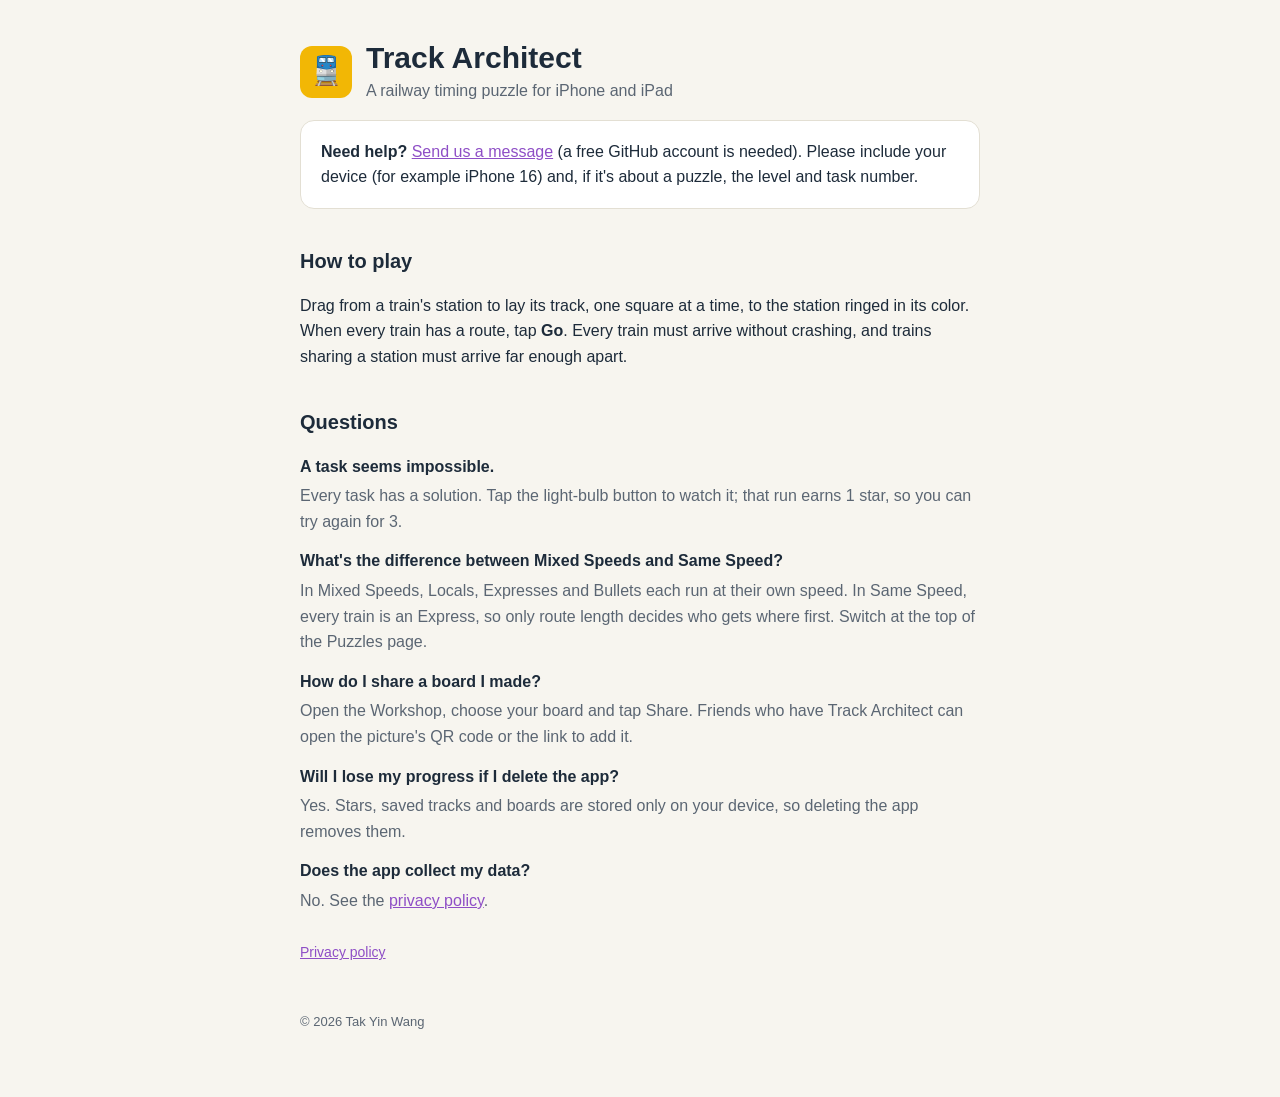
==== index.html @ 19645184 "Create index.html" ====
<!doctype html>
<html lang="en">
<head>
<meta charset="utf-8">
<meta name="viewport" content="width=device-width, initial-scale=1">
<title>Track Architect Support</title>
<meta name="description" content="Help and contact for Track Architect, a railway timing puzzle for iPhone and iPad.">
<link rel="stylesheet" href="style.css">
</head>
<body>
<main>
  <header>
    <div class="mark" aria-hidden="true">🚆</div>
    <div>
      <h1>Track Architect</h1>
      <p class="tag">A railway timing puzzle for iPhone and iPad</p>
    </div>
  </header>

  <div class="card">
    <strong>Need help?</strong> <a href="https://github.com/tywangdev/track-architect/issues/new">Send us a message</a> (a free GitHub account is needed).
    Please include your device (for example iPhone 16) and, if it's about a puzzle, the level and task number.
  </div>

  <h2>How to play</h2>
  <p>Drag from a train's station to lay its track, one square at a time, to the station ringed in its color. When every train has a route, tap <strong>Go</strong>. Every train must arrive without crashing, and trains sharing a station must arrive far enough apart.</p>

  <h2>Questions</h2>
  <dl>
    <dt>A task seems impossible.</dt>
    <dd>Every task has a solution. Tap the light-bulb button to watch it; that run earns 1 star, so you can try again for 3.</dd>
    <dt>What's the difference between Mixed Speeds and Same Speed?</dt>
    <dd>In Mixed Speeds, Locals, Expresses and Bullets each run at their own speed. In Same Speed, every train is an Express, so only route length decides who gets where first. Switch at the top of the Puzzles page.</dd>
    <dt>How do I share a board I made?</dt>
    <dd>Open the Workshop, choose your board and tap Share. Friends who have Track Architect can open the picture's QR code or the link to add it.</dd>
    <dt>Will I lose my progress if I delete the app?</dt>
    <dd>Yes. Stars, saved tracks and boards are stored only on your device, so deleting the app removes them.</dd>
    <dt>Does the app collect my data?</dt>
    <dd>No. See the <a href="privacy.html">privacy policy</a>.</dd>
  </dl>

  <nav><a href="privacy.html">Privacy policy</a></nav>
  <footer>© 2026 Tak Yin Wang</footer>
</main>
</body>
</html>
---- style.css ----
:root{--bg:#f7f5ef;--card:#fff;--ink:#1d2b3a;--muted:#5b6673;--accent:#8e4ec6;--gold:#f2b705;--line:#e3dfd3}
@media (prefers-color-scheme:dark){:root{--bg:#141a22;--card:#1c2530;--ink:#eef1f4;--muted:#a6b0bb;--accent:#b88be0;--line:#2c3744}}
*{box-sizing:border-box}
body{margin:0;background:var(--bg);color:var(--ink);font:16px/1.6 -apple-system,BlinkMacSystemFont,"Segoe UI",Roboto,Helvetica,Arial,sans-serif}
main{max-width:720px;margin:0 auto;padding:40px 20px 64px}
header{display:flex;align-items:center;gap:14px;margin-bottom:8px}
.mark{width:52px;height:52px;border-radius:12px;background:var(--gold);display:grid;place-items:center;font-size:28px}
h1{font-size:30px;line-height:1.2;margin:0}
.tag{color:var(--muted);margin:2px 0 0}
h2{font-size:20px;margin:36px 0 8px}
.card{background:var(--card);border:1px solid var(--line);border-radius:14px;padding:18px 20px;margin-top:16px}
a{color:var(--accent)}
dt{font-weight:600;margin-top:14px}
dd{margin:4px 0 0;color:var(--muted)}
nav{margin-top:28px;font-size:14px;color:var(--muted)}
nav a{margin-right:16px}
footer{margin-top:48px;font-size:13px;color:var(--muted)}
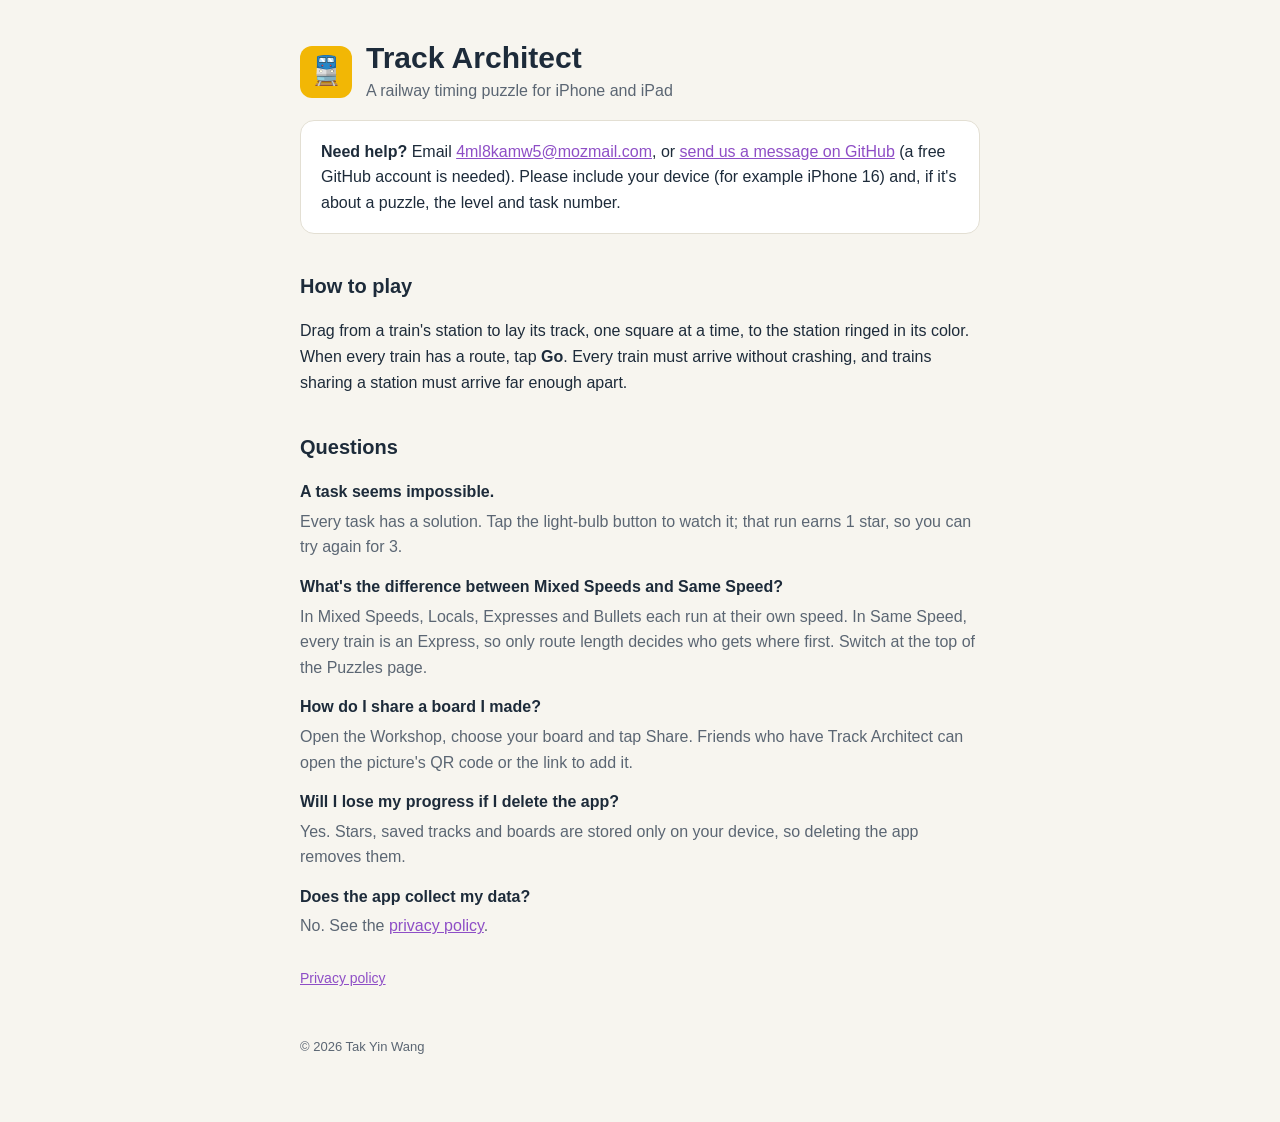
==== commit 890ea057: "Add support email to the support page" ====
--- a/index.html
+++ b/index.html
@@ -18,7 +18,7 @@
   </header>
 
   <div class="card">
-    <strong>Need help?</strong> <a href="https://github.com/tywangdev/track-architect/issues/new">Send us a message</a> (a free GitHub account is needed).
+    <strong>Need help?</strong> Email <a href="mailto:4ml8kamw5@mozmail.com">4ml8kamw5@mozmail.com</a>, or <a href="https://github.com/tywangdev/track-architect/issues/new">send us a message on GitHub</a> (a free GitHub account is needed).
     Please include your device (for example iPhone 16) and, if it's about a puzzle, the level and task number.
   </div>
 
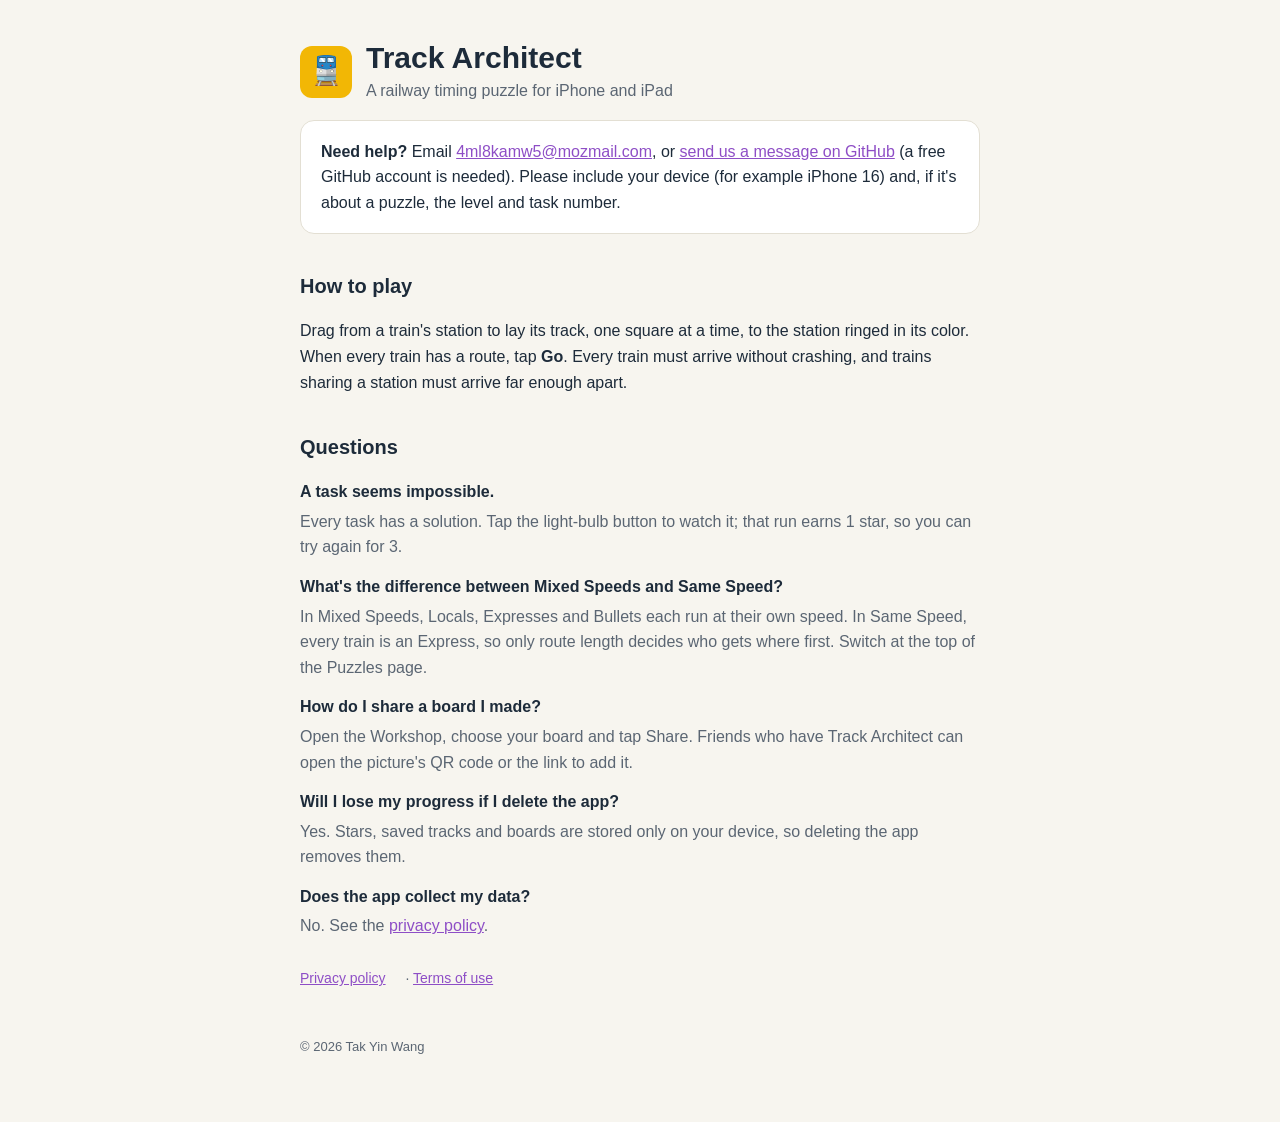
==== commit e0eb6c18: "Support page: link to Terms of Use" ====
--- a/index.html
+++ b/index.html
@@ -39,7 +39,7 @@
     <dd>No. See the <a href="privacy.html">privacy policy</a>.</dd>
   </dl>
 
-  <nav><a href="privacy.html">Privacy policy</a></nav>
+  <nav><a href="privacy.html">Privacy policy</a> · <a href="terms.html">Terms of use</a></nav>
   <footer>© 2026 Tak Yin Wang</footer>
 </main>
 </body>
